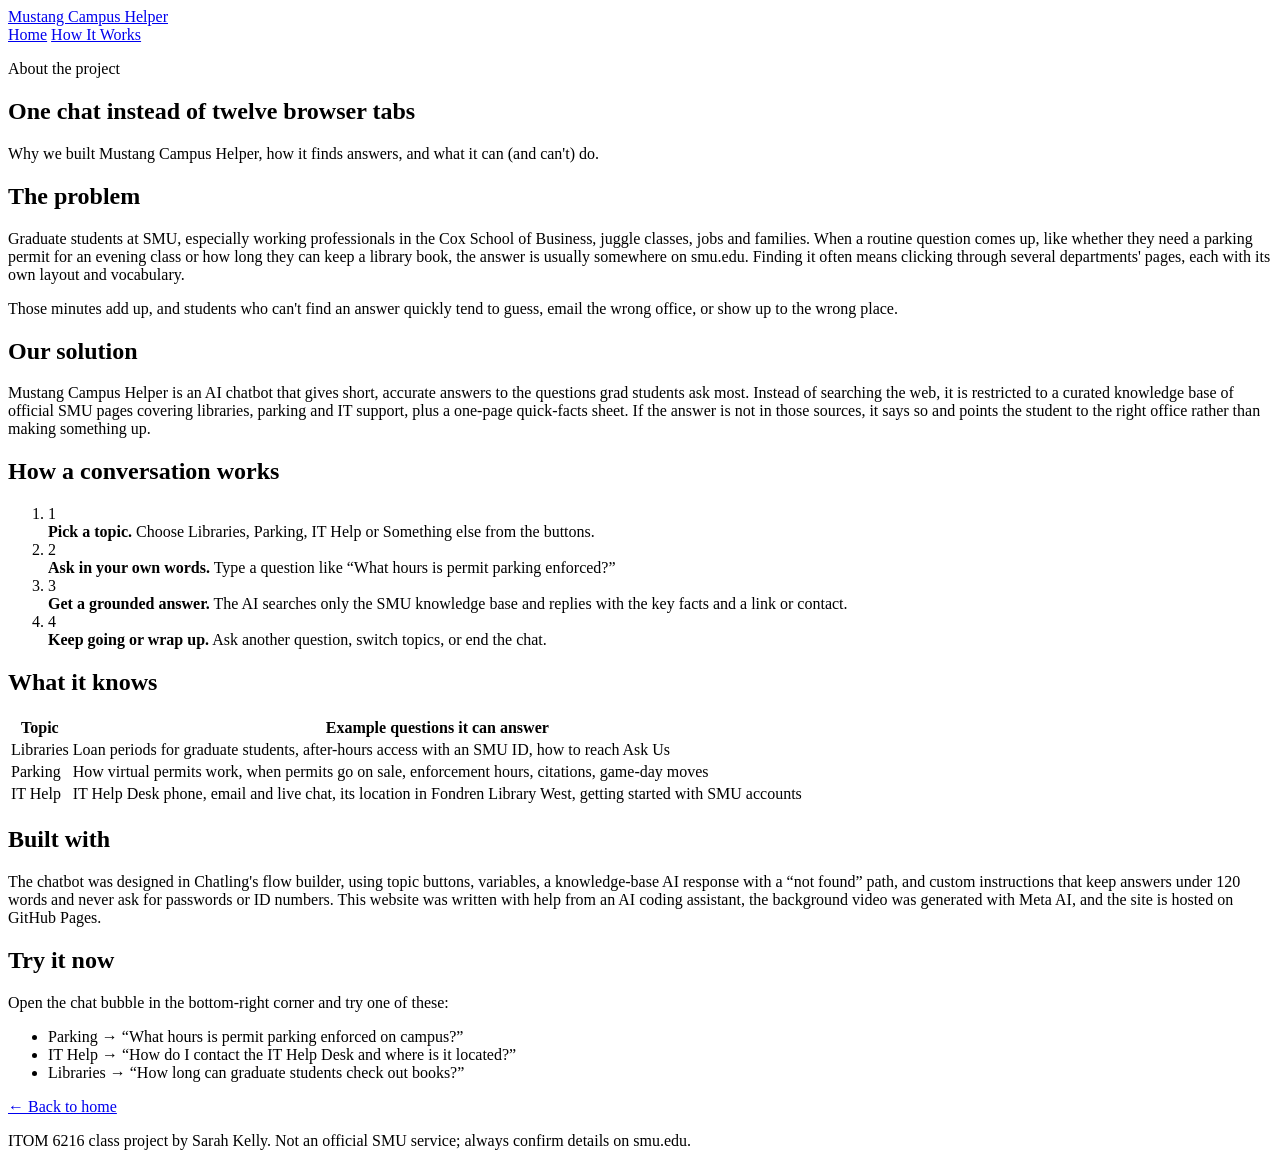
==== about.html @ 939b1747 "Create about.html" ====
<!DOCTYPE html>
<html lang="en">
<head>
  <meta charset="UTF-8">
  <meta name="viewport" content="width=device-width, initial-scale=1.0">
  <title>How It Works | Mustang Campus Helper</title>
  <link rel="stylesheet" href="style.css">
</head>
<body>
  <header class="nav solid">
    <a class="brand" href="index.html"><span class="logo-dot"></span>Mustang Campus Helper</a>
    <nav>
      <a href="index.html">Home</a>
      <a href="about.html" class="active">How It Works</a>
    </nav>
  </header>

  <section class="page-hero">
    <p class="eyebrow">About the project</p>
    <h1>One chat instead of twelve browser tabs</h1>
    <p class="lead">Why we built Mustang Campus Helper, how it finds answers, and what it can (and can't) do.</p>
  </section>

  <section class="content">
    <div class="block reveal">
      <h2>The problem</h2>
      <p>Graduate students at SMU, especially working professionals in the Cox School of Business, juggle classes, jobs and families. When a routine question comes up, like whether they need a parking permit for an evening class or how long they can keep a library book, the answer is usually somewhere on smu.edu. Finding it often means clicking through several departments' pages, each with its own layout and vocabulary.</p>
      <p>Those minutes add up, and students who can't find an answer quickly tend to guess, email the wrong office, or show up to the wrong place.</p>
    </div>

    <div class="block reveal">
      <h2>Our solution</h2>
      <p>Mustang Campus Helper is an AI chatbot that gives short, accurate answers to the questions grad students ask most. Instead of searching the web, it is restricted to a curated knowledge base of official SMU pages covering libraries, parking and IT support, plus a one-page quick-facts sheet. If the answer is not in those sources, it says so and points the student to the right office rather than making something up.</p>
    </div>

    <div class="block reveal">
      <h2>How a conversation works</h2>
      <ol class="steps">
        <li><span>1</span><div><strong>Pick a topic.</strong> Choose Libraries, Parking, IT Help or Something else from the buttons.</div></li>
        <li><span>2</span><div><strong>Ask in your own words.</strong> Type a question like &ldquo;What hours is permit parking enforced?&rdquo;</div></li>
        <li><span>3</span><div><strong>Get a grounded answer.</strong> The AI searches only the SMU knowledge base and replies with the key facts and a link or contact.</div></li>
        <li><span>4</span><div><strong>Keep going or wrap up.</strong> Ask another question, switch topics, or end the chat.</div></li>
      </ol>
    </div>

    <div class="block reveal">
      <h2>What it knows</h2>
      <table class="kb">
        <thead><tr><th>Topic</th><th>Example questions it can answer</th></tr></thead>
        <tbody>
          <tr><td>Libraries</td><td>Loan periods for graduate students, after-hours access with an SMU ID, how to reach Ask Us</td></tr>
          <tr><td>Parking</td><td>How virtual permits work, when permits go on sale, enforcement hours, citations, game-day moves</td></tr>
          <tr><td>IT Help</td><td>IT Help Desk phone, email and live chat, its location in Fondren Library West, getting started with SMU accounts</td></tr>
        </tbody>
      </table>
    </div>

    <div class="block reveal">
      <h2>Built with</h2>
      <p>The chatbot was designed in Chatling's flow builder, using topic buttons, variables, a knowledge-base AI response with a &ldquo;not found&rdquo; path, and custom instructions that keep answers under 120 words and never ask for passwords or ID numbers. This website was written with help from an AI coding assistant, the background video was generated with Meta AI, and the site is hosted on GitHub Pages.</p>
    </div>

    <div class="block reveal try">
      <h2>Try it now</h2>
      <p>Open the chat bubble in the bottom-right corner and try one of these:</p>
      <ul class="prompts">
        <li>Parking &rarr; &ldquo;What hours is permit parking enforced on campus?&rdquo;</li>
        <li>IT Help &rarr; &ldquo;How do I contact the IT Help Desk and where is it located?&rdquo;</li>
        <li>Libraries &rarr; &ldquo;How long can graduate students check out books?&rdquo;</li>
      </ul>
      <a href="index.html" class="btn btn-primary">&larr; Back to home</a>
    </div>
  </section>

  <footer>
    <p class="fineprint">ITOM 6216 class project by Sarah Kelly. Not an official SMU service; always confirm details on smu.edu.</p>
  </footer>

  <script src="main.js"></script>
  <!-- Chatling chatbot -->
  <script> window.chtlConfig = { chatbotId: "6682119735" } </script>
  <script async data-id="6682119735" id="chtl-script" type="text/javascript" src="https://chatling.ai/js/embed.js"></script>
</body>
</html>
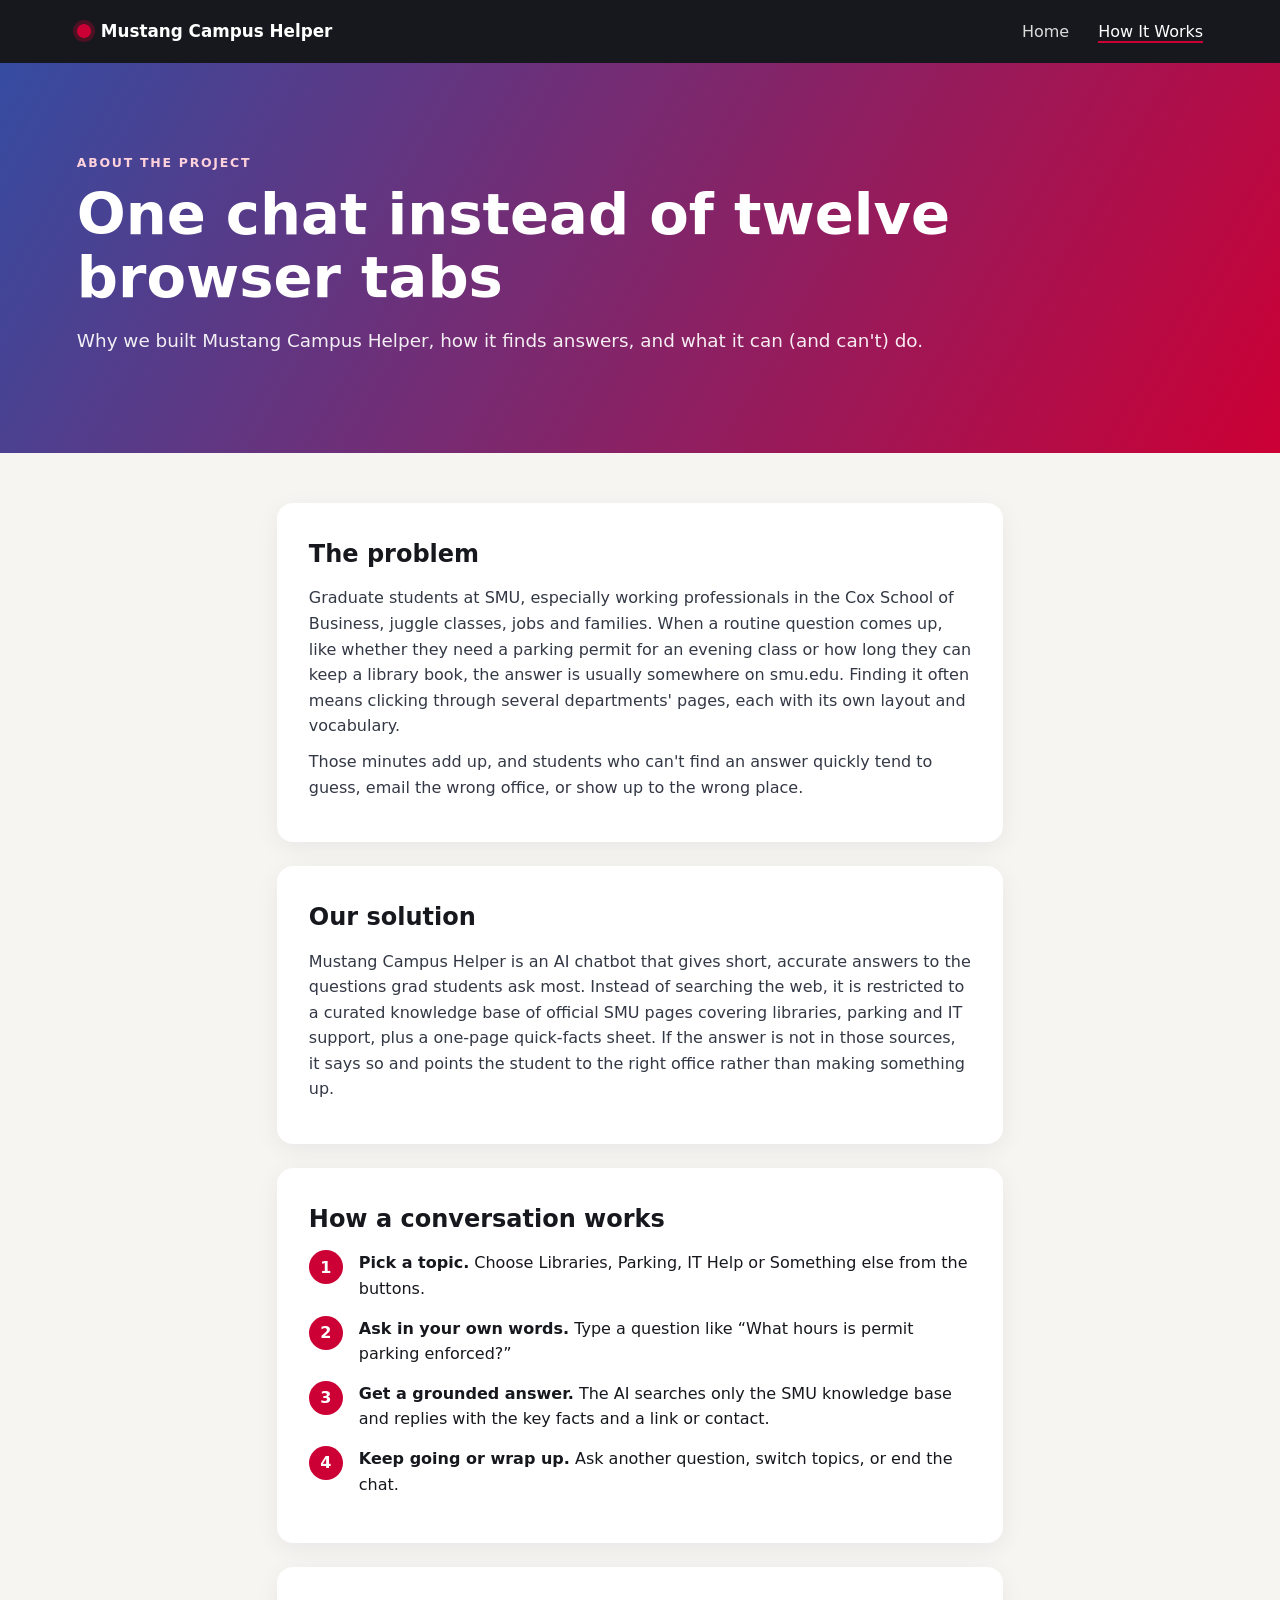
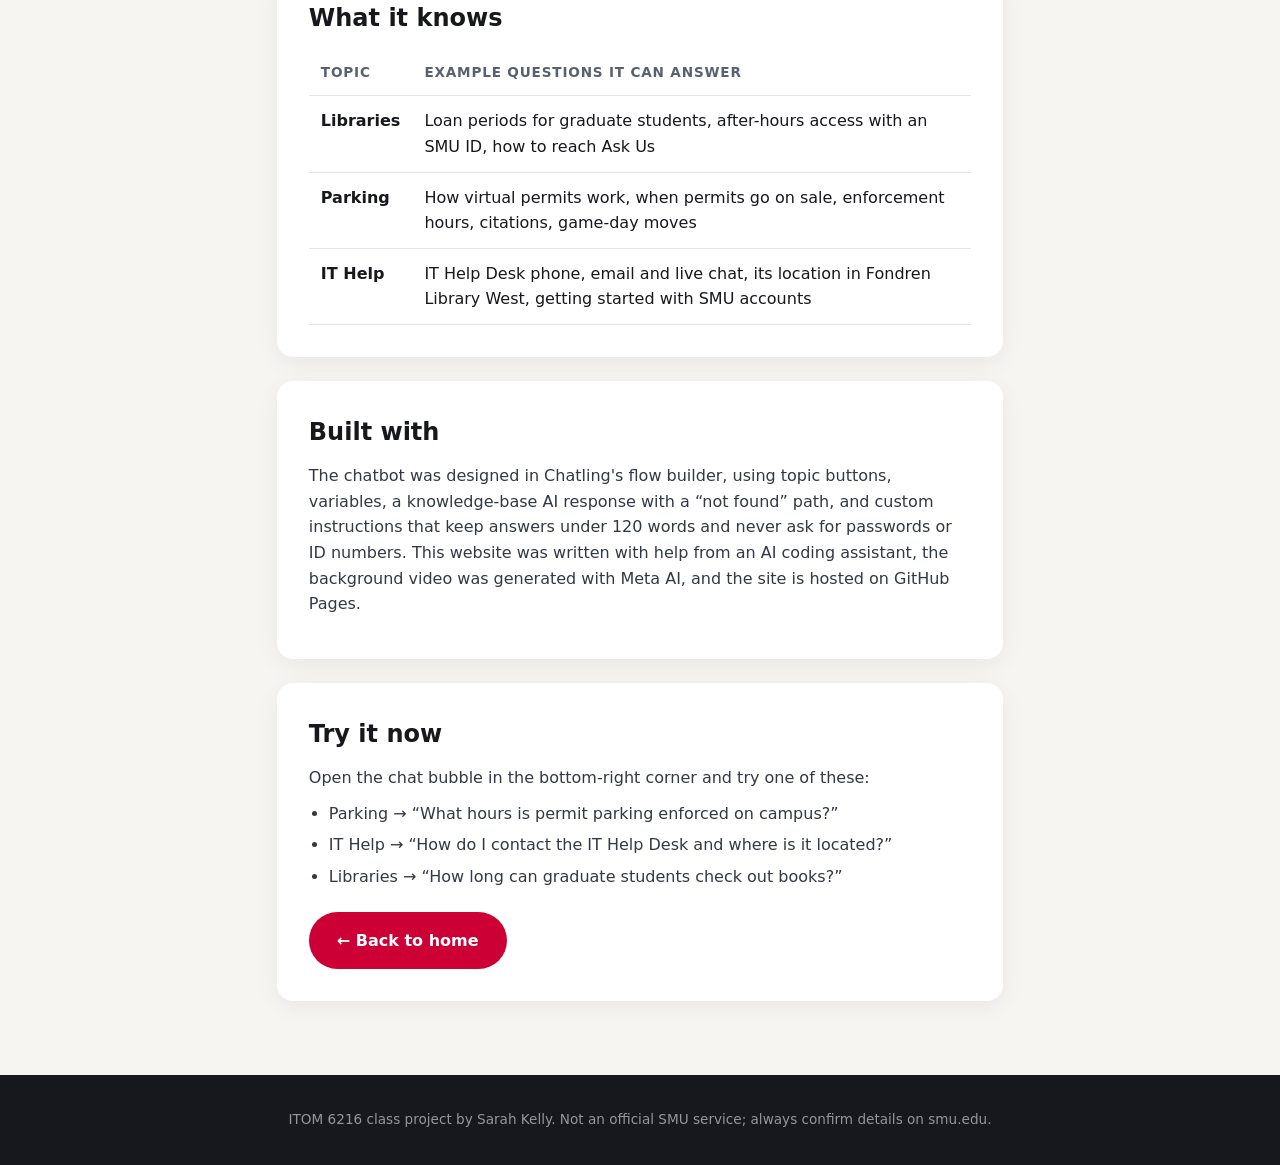
==== commit 2815e667: "Update about.html" ====
--- a/about.html
+++ b/about.html
@@ -78,7 +78,7 @@
 
   <script src="main.js"></script>
   <!-- Chatling chatbot -->
-  <script> window.chtlConfig = { chatbotId: "6682119735" } </script>
-  <script async data-id="6682119735" id="chtl-script" type="text/javascript" src="https://chatling.ai/js/embed.js"></script>
+  <script> window.chtlConfig = { chatbotId: "3153972193" } </script>
+  <script async data-id="3153972193" id="chtl-script" type="text/javascript" src="https://chatling.ai/js/embed.js"></script>
 </body>
 </html>
--- a/style.css
+++ b/style.css
@@ -0,0 +1,104 @@
+:root {
+  --red: #cc0035;
+  --blue: #354ca1;
+  --ink: #16181d;
+  --muted: #5b6070;
+  --bg: #f7f5f2;
+  --card: #ffffff;
+  --radius: 16px;
+}
+* { box-sizing: border-box; margin: 0; padding: 0; }
+html { scroll-behavior: smooth; }
+body {
+  font-family: "Segoe UI", system-ui, -apple-system, Helvetica, Arial, sans-serif;
+  color: var(--ink);
+  background: var(--bg);
+  line-height: 1.6;
+}
+a { color: inherit; }
+
+/* Navigation */
+.nav {
+  position: fixed; top: 0; left: 0; right: 0; z-index: 20;
+  display: flex; justify-content: space-between; align-items: center;
+  padding: 18px 6vw;
+  color: #fff;
+  background: linear-gradient(to bottom, rgba(0,0,0,.45), rgba(0,0,0,0));
+}
+.nav.solid { background: var(--ink); position: sticky; }
+.brand { font-weight: 700; text-decoration: none; display: flex; align-items: center; gap: 10px; font-size: 1.05rem; }
+.logo-dot { width: 14px; height: 14px; border-radius: 50%; background: var(--red); box-shadow: 0 0 0 4px rgba(204,0,53,.3); }
+.nav nav a { margin-left: 24px; text-decoration: none; opacity: .85; font-weight: 500; }
+.nav nav a:hover, .nav nav a.active { opacity: 1; border-bottom: 2px solid var(--red); }
+
+/* Hero with video */
+.hero { position: relative; height: 92vh; min-height: 520px; overflow: hidden; display: flex; align-items: center; }
+.hero-video { position: absolute; inset: 0; width: 100%; height: 100%; object-fit: cover; }
+.hero-overlay { position: absolute; inset: 0; background: linear-gradient(90deg, rgba(10,14,30,.78) 0%, rgba(10,14,30,.35) 60%, rgba(10,14,30,.15) 100%); }
+.hero-content { position: relative; z-index: 2; color: #fff; max-width: 640px; padding: 0 6vw; }
+.eyebrow { text-transform: uppercase; letter-spacing: .14em; font-size: .78rem; font-weight: 700; color: var(--red); margin-bottom: 10px; }
+.hero .eyebrow { color: #ff9fb4; }
+h1 { font-size: clamp(2.2rem, 5vw, 3.6rem); line-height: 1.1; margin-bottom: 16px; }
+.lead { font-size: 1.15rem; opacity: .92; margin-bottom: 28px; }
+.hero-buttons { display: flex; gap: 14px; flex-wrap: wrap; }
+
+.btn { display: inline-block; padding: 14px 26px; border-radius: 999px; font-weight: 700; font-size: 1rem; text-decoration: none; cursor: pointer; border: 2px solid transparent; transition: transform .15s, box-shadow .15s; font-family: inherit; }
+.btn:hover { transform: translateY(-2px); box-shadow: 0 8px 20px rgba(0,0,0,.18); }
+.btn-primary { background: var(--red); color: #fff; }
+.btn-ghost { background: transparent; color: #fff; border-color: rgba(255,255,255,.7); }
+
+/* Feature cards */
+.features { display: grid; grid-template-columns: repeat(auto-fit, minmax(240px, 1fr)); gap: 24px; padding: 70px 6vw 30px; max-width: 1200px; margin: 0 auto; }
+.card { background: var(--card); border-radius: var(--radius); padding: 30px; box-shadow: 0 6px 24px rgba(20,24,40,.06); }
+.card .icon { font-size: 2rem; margin-bottom: 10px; }
+.card h3 { margin-bottom: 6px; }
+.card p { color: var(--muted); }
+
+/* X-factor parking checker */
+.parking-check { max-width: 1200px; margin: 40px auto; padding: 40px 6vw; display: grid; grid-template-columns: 1.2fr 1fr; gap: 40px; align-items: center; }
+.pc-text h2 { font-size: 1.9rem; margin-bottom: 10px; }
+.pc-text p { color: var(--muted); }
+.pc-status { background: var(--ink); color: #fff; border-radius: var(--radius); padding: 30px; display: flex; gap: 22px; align-items: center; box-shadow: 0 14px 40px rgba(20,24,40,.25); }
+.pc-light { flex: 0 0 64px; height: 64px; border-radius: 50%; background: #777; transition: background .4s, box-shadow .4s; }
+.pc-light.on { background: #ff3b5c; box-shadow: 0 0 28px #ff3b5c; animation: pulse 1.6s infinite; }
+.pc-light.off { background: #2ee6a0; box-shadow: 0 0 28px #2ee6a0; }
+@keyframes pulse { 50% { box-shadow: 0 0 6px #ff3b5c; } }
+.pc-headline { font-size: 1.35rem; font-weight: 700; }
+.pc-detail { opacity: .8; margin-top: 4px; }
+.pc-clock { font-variant-numeric: tabular-nums; margin-top: 10px; font-size: .9rem; opacity: .65; }
+
+/* CTA */
+.cta { text-align: center; padding: 60px 6vw 80px; }
+.cta h2 { font-size: 2rem; margin-bottom: 8px; }
+.cta p { color: var(--muted); margin-bottom: 22px; }
+
+/* Second page */
+.page-hero { background: linear-gradient(120deg, var(--blue), var(--red)); color: #fff; padding: 90px 6vw 70px; }
+.page-hero .eyebrow { color: #ffd2dc; }
+.content { max-width: 880px; margin: 0 auto; padding: 50px 6vw; }
+.block { background: var(--card); border-radius: var(--radius); padding: 32px; margin-bottom: 24px; box-shadow: 0 6px 24px rgba(20,24,40,.06); }
+.block h2 { margin-bottom: 12px; font-size: 1.5rem; }
+.block p { color: #333845; margin-bottom: 10px; }
+.steps { list-style: none; }
+.steps li { display: flex; gap: 16px; align-items: flex-start; margin-bottom: 14px; }
+.steps span { flex: 0 0 34px; height: 34px; border-radius: 50%; background: var(--red); color: #fff; font-weight: 700; display: grid; place-items: center; }
+.kb { width: 100%; border-collapse: collapse; }
+.kb th, .kb td { text-align: left; padding: 12px; border-bottom: 1px solid #e6e3de; vertical-align: top; }
+.kb th { font-size: .85rem; text-transform: uppercase; letter-spacing: .06em; color: var(--muted); }
+.kb td:first-child { font-weight: 700; white-space: nowrap; }
+.prompts { margin: 10px 0 22px 20px; color: #333845; }
+.prompts li { margin-bottom: 6px; }
+
+/* Footer */
+footer { background: var(--ink); color: #c9ccd6; padding: 34px 6vw; text-align: center; }
+.xfactor { max-width: 760px; margin: 0 auto 14px; color: #fff; }
+.fineprint { font-size: .85rem; opacity: .7; }
+
+/* Scroll reveal */
+.reveal { opacity: 0; transform: translateY(28px); transition: opacity .7s ease, transform .7s ease; }
+.reveal.visible { opacity: 1; transform: none; }
+
+@media (max-width: 760px) {
+  .parking-check { grid-template-columns: 1fr; }
+  .nav nav a { margin-left: 14px; }
+}
